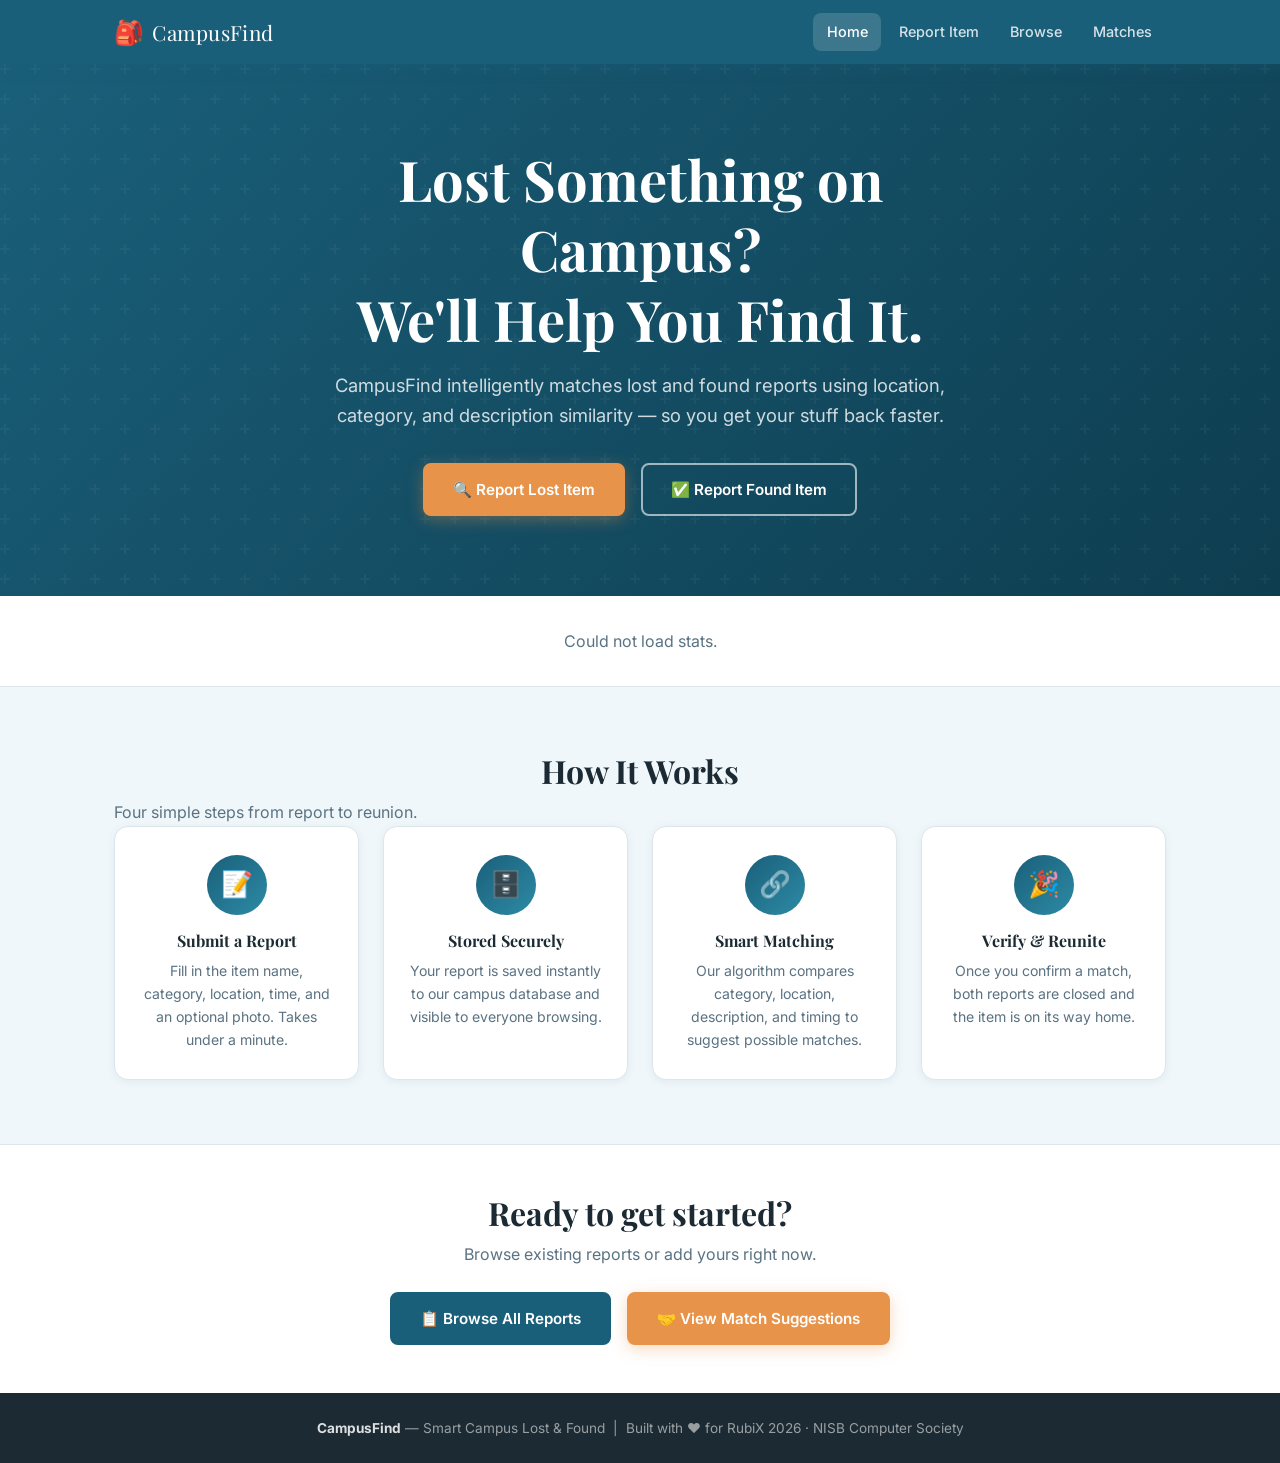
==== frontend/index.html @ 5a37fb2c "Initial commit - Campus Lost and Found" ====
<!DOCTYPE html>
<html lang="en">
<head>
  <meta charset="UTF-8">
  <meta name="viewport" content="width=device-width, initial-scale=1.0">
  <meta name="description" content="Smart Campus Lost and Found — report lost items, browse found items, and get AI-powered match suggestions on your campus.">
  <title>CampusFind — Smart Campus Lost &amp; Found</title>
  <link rel="stylesheet" href="style.css">
</head>
<body>

  <nav class="nav" role="navigation" aria-label="Main navigation">
    <div class="nav__inner">
      <a href="index.html" class="nav__logo"><span>🎒</span> CampusFind</a>
      <div class="nav__links">
        <a href="index.html">Home</a>
        <a href="report.html">Report Item</a>
        <a href="reports.html">Browse</a>
        <a href="match.html">Matches</a>
      </div>
    </div>
  </nav>

  <!-- Hero -->
  <section class="hero" aria-label="Hero">
    <div class="hero__content">
      <h1>Lost Something on Campus?<br>We'll Help You Find It.</h1>
      <p>CampusFind intelligently matches lost and found reports using location, category, and description similarity — so you get your stuff back faster.</p>
      <div class="hero__cta">
        <a href="report.html?type=lost"  class="btn btn-primary" id="hero-lost-btn">🔍 Report Lost Item</a>
        <a href="report.html?type=found" class="btn btn-outline"  id="hero-found-btn">✅ Report Found Item</a>
      </div>
    </div>
  </section>

  <!-- Live stats -->
  <div class="stats-strip" id="stats-container" aria-live="polite">
    <div class="stat-item">
      <div class="stat-item__num skeleton" style="width:60px;height:36px;border-radius:8px"></div>
      <div class="stat-item__lbl">Loading…</div>
    </div>
  </div>

  <!-- How it works -->
  <section class="how-section" aria-labelledby="how-heading">
    <div class="container">
      <h2 id="how-heading">How It Works</h2>
      <p class="sub">Four simple steps from report to reunion.</p>
      <div class="steps-grid">
        <div class="step-card">
          <div class="step-card__icon">📝</div>
          <h3>Submit a Report</h3>
          <p>Fill in the item name, category, location, time, and an optional photo. Takes under a minute.</p>
        </div>
        <div class="step-card">
          <div class="step-card__icon">🗄️</div>
          <h3>Stored Securely</h3>
          <p>Your report is saved instantly to our campus database and visible to everyone browsing.</p>
        </div>
        <div class="step-card">
          <div class="step-card__icon">🔗</div>
          <h3>Smart Matching</h3>
          <p>Our algorithm compares category, location, description, and timing to suggest possible matches.</p>
        </div>
        <div class="step-card">
          <div class="step-card__icon">🎉</div>
          <h3>Verify &amp; Reunite</h3>
          <p>Once you confirm a match, both reports are closed and the item is on its way home.</p>
        </div>
      </div>
    </div>
  </section>

  <!-- Quick actions -->
  <section style="padding:3rem 1.5rem;background:var(--clr-card);border-top:1px solid var(--clr-border)">
    <div class="container text-center">
      <h2 style="margin-bottom:.5rem">Ready to get started?</h2>
      <p style="margin-bottom:1.5rem">Browse existing reports or add yours right now.</p>
      <div style="display:flex;gap:1rem;justify-content:center;flex-wrap:wrap">
        <a href="reports.html" class="btn btn-secondary" id="browse-btn">📋 Browse All Reports</a>
        <a href="match.html"   class="btn btn-primary"   id="matches-btn">🤝 View Match Suggestions</a>
      </div>
    </div>
  </section>


  <footer>
    <strong>CampusFind</strong> — Smart Campus Lost &amp; Found &nbsp;|&nbsp;
    Built with ❤️ for RubiX 2026 · NISB Computer Society
  </footer>
  <script src="script.js"></script>
</body>
</html>
---- frontend/style.css ----
/* ==========================================================================
   Smart Campus Lost & Found — Global Stylesheet
   Team Member 2 — Frontend
   --------------------------------------------------------------------------
   Color palette:
     Deep Teal      #1a5f7a  (primary brand)
     Mid Teal       #2d8ba5  (hover / active)
     Warm Amber     #e8934a  (accent / highlight)
     Soft Cream     #fef8f0  (page background)
     Dark Ink       #1c2b33  (headings / dark text)
     Muted Slate    #5a7282  (body text / secondary)
     Card White     #ffffff
     Border Grey    #dde6ea

   Fonts:
     Headings → "Playfair Display" (elegant serif — feels authoritative)
     Body     → "Inter" (clean, modern sans-serif — very readable)
   ========================================================================== */

@import url('https://fonts.googleapis.com/css2?family=Playfair+Display:wght@600;700&family=Inter:wght@300;400;500;600&display=swap');

/* ── CSS Custom Properties (design tokens) ─────────────────────────────── */
:root {
  --clr-primary:    #1a5f7a;
  --clr-primary-h:  #2d8ba5;
  --clr-accent:     #e8934a;
  --clr-accent-h:   #d97d33;
  --clr-bg:         #f0f7fa;
  --clr-card:       #ffffff;
  --clr-ink:        #1c2b33;
  --clr-muted:      #5a7282;
  --clr-border:     #dde6ea;
  --clr-lost:       #d94f4f;
  --clr-found:      #2e9e6e;
  --clr-lost-bg:    #fff0f0;
  --clr-found-bg:   #f0fff8;

  --font-head: 'Playfair Display', Georgia, serif;
  --font-body: 'Inter', system-ui, sans-serif;

  --radius-sm: 8px;
  --radius-md: 14px;
  --radius-lg: 22px;

  --shadow-sm:  0 2px 8px rgba(26,95,122,.08);
  --shadow-md:  0 6px 24px rgba(26,95,122,.12);
  --shadow-lg:  0 16px 48px rgba(26,95,122,.18);

  --transition: .25s cubic-bezier(.4,0,.2,1);
}

/* ── Reset & Base ───────────────────────────────────────────────────────── */
*, *::before, *::after { box-sizing: border-box; margin: 0; padding: 0; }

html { scroll-behavior: smooth; font-size: 16px; }

body {
  font-family: var(--font-body);
  background: var(--clr-bg);
  color: var(--clr-ink);
  line-height: 1.65;
  min-height: 100vh;
  display: flex;
  flex-direction: column;
}

img { max-width: 100%; display: block; }
a   { color: var(--clr-primary); text-decoration: none; }
a:hover { color: var(--clr-primary-h); }

/* ── Typography ─────────────────────────────────────────────────────────── */
h1, h2, h3, h4 { font-family: var(--font-head); line-height: 1.25; }
h1 { font-size: clamp(2rem, 4vw, 3rem);   color: var(--clr-ink); }
h2 { font-size: clamp(1.4rem, 3vw, 2rem); color: var(--clr-ink); }
h3 { font-size: 1.2rem; }
p  { color: var(--clr-muted); }

/* ── Layout Helpers ─────────────────────────────────────────────────────── */
.container { max-width: 1100px; margin: 0 auto; padding: 0 1.5rem; }
.flex      { display: flex; align-items: center; }
.grid-2    { display: grid; grid-template-columns: repeat(auto-fit, minmax(320px, 1fr)); gap: 1.5rem; }
.mt-1  { margin-top: .5rem; }
.mt-2  { margin-top: 1rem; }
.mt-3  { margin-top: 1.5rem; }
.mt-4  { margin-top: 2rem; }
.mb-1  { margin-bottom: .5rem; }
.mb-2  { margin-bottom: 1rem; }
.text-center { text-align: center; }

/* ── Navigation ─────────────────────────────────────────────────────────── */
.nav {
  background: var(--clr-primary);
  box-shadow: 0 2px 16px rgba(26,95,122,.3);
  position: sticky; top: 0; z-index: 100;
}
.nav__inner {
  display: flex; align-items: center; justify-content: space-between;
  height: 64px; padding: 0 1.5rem;
  max-width: 1100px; margin: 0 auto;
}
.nav__logo {
  font-family: var(--font-head);
  font-size: 1.3rem;
  color: #fff;
  display: flex; align-items: center; gap: .5rem;
  letter-spacing: .02em;
}
.nav__logo span { font-size: 1.5rem; }
.nav__links { display: flex; gap: .25rem; }
.nav__links a {
  color: rgba(255,255,255,.82);
  font-size: .9rem;
  font-weight: 500;
  padding: .45rem .85rem;
  border-radius: var(--radius-sm);
  transition: background var(--transition), color var(--transition);
}
.nav__links a:hover,
.nav__links a.active {
  background: rgba(255,255,255,.15);
  color: #fff;
}

/* ── Hero Section ───────────────────────────────────────────────────────── */
.hero {
  background: linear-gradient(135deg, var(--clr-primary) 0%, #0e3d4f 100%);
  color: #fff;
  padding: 5rem 1.5rem;
  text-align: center;
  position: relative;
  overflow: hidden;
}
.hero::before {
  content: "";
  position: absolute; inset: 0;
  background: url("data:image/svg+xml,%3Csvg width='60' height='60' viewBox='0 0 60 60' xmlns='http://www.w3.org/2000/svg'%3E%3Cg fill='none' fill-rule='evenodd'%3E%3Cg fill='%23ffffff' fill-opacity='0.04'%3E%3Cpath d='M36 34v-4h-2v4h-4v2h4v4h2v-4h4v-2h-4zm0-30V0h-2v4h-4v2h4v4h2V6h4V4h-4zM6 34v-4H4v4H0v2h4v4h2v-4h4v-2H6zM6 4V0H4v4H0v2h4v4h2V6h4V4H6z'/%3E%3C/g%3E%3C/g%3E%3C/svg%3E");
}
.hero__content { position: relative; max-width: 680px; margin: 0 auto; }
.hero h1 { color: #fff; font-size: clamp(2.2rem, 5vw, 3.5rem); margin-bottom: 1rem; }
.hero p  { color: rgba(255,255,255,.8); font-size: 1.15rem; margin-bottom: 2rem; }
.hero__cta {
  display: flex; gap: 1rem; justify-content: center; flex-wrap: wrap;
}

/* ── Buttons ────────────────────────────────────────────────────────────── */
.btn {
  display: inline-flex; align-items: center; gap: .5rem;
  padding: .75rem 1.75rem;
  border-radius: var(--radius-sm);
  border: 2px solid transparent;
  font-family: var(--font-body);
  font-size: .95rem;
  font-weight: 600;
  cursor: pointer;
  transition: all var(--transition);
  position: relative; overflow: hidden;
}
.btn::after {
  content: "";
  position: absolute; inset: 0;
  background: rgba(255,255,255,.12);
  opacity: 0;
  transition: opacity var(--transition);
}
.btn:hover::after { opacity: 1; }

.btn-primary {
  background: var(--clr-accent);
  color: #fff;
  border-color: var(--clr-accent);
  box-shadow: 0 4px 16px rgba(232,147,74,.35);
}
.btn-primary:hover {
  background: var(--clr-accent-h);
  border-color: var(--clr-accent-h);
  transform: translateY(-2px);
  box-shadow: 0 8px 24px rgba(232,147,74,.45);
}

.btn-outline {
  background: transparent;
  color: #fff;
  border-color: rgba(255,255,255,.6);
}
.btn-outline:hover {
  background: rgba(255,255,255,.12);
  border-color: #fff;
  transform: translateY(-2px);
}

.btn-secondary {
  background: var(--clr-primary);
  color: #fff;
  border-color: var(--clr-primary);
}
.btn-secondary:hover {
  background: var(--clr-primary-h);
  border-color: var(--clr-primary-h);
  transform: translateY(-2px);
}

.btn-danger {
  background: var(--clr-lost);
  color: #fff;
  border-color: var(--clr-lost);
}
.btn-danger:hover { background: #c44040; transform: translateY(-2px); }

.btn-success {
  background: var(--clr-found);
  color: #fff;
  border-color: var(--clr-found);
}
.btn-success:hover { background: #267e58; transform: translateY(-2px); }

.btn:disabled {
  opacity: .55; cursor: not-allowed; transform: none !important;
}

/* Loading spinner inside button */
.btn .spinner {
  width: 16px; height: 16px;
  border: 2px solid rgba(255,255,255,.4);
  border-top-color: #fff;
  border-radius: 50%;
  animation: spin .7s linear infinite;
  display: none;
}
.btn.loading .spinner { display: inline-block; }
.btn.loading .btn-text { opacity: .5; }

/* ── Cards ──────────────────────────────────────────────────────────────── */
.card {
  background: var(--clr-card);
  border-radius: var(--radius-md);
  box-shadow: var(--shadow-sm);
  border: 1px solid var(--clr-border);
  overflow: hidden;
  transition: box-shadow var(--transition), transform var(--transition);
}
.card:hover {
  box-shadow: var(--shadow-md);
  transform: translateY(-3px);
}
.card__img {
  width: 100%; height: 180px;
  object-fit: cover;
  background: var(--clr-bg);
}
.card__img-placeholder {
  width: 100%; height: 180px;
  background: linear-gradient(135deg, #e8f4f8 0%, #d0e8f0 100%);
  display: flex; flex-direction: column;
  align-items: center; justify-content: center;
  gap: .5rem;
  color: var(--clr-muted);
  font-size: .9rem;
}
.card__img-placeholder .icon { font-size: 2.5rem; opacity: .5; }
.card__body { padding: 1.25rem; }
.card__tag {
  display: inline-flex; align-items: center; gap: .3rem;
  font-size: .75rem; font-weight: 600; letter-spacing: .06em;
  text-transform: uppercase;
  padding: .25rem .65rem;
  border-radius: 99px;
  margin-bottom: .75rem;
}
.card__tag.lost  { background: var(--clr-lost-bg);  color: var(--clr-lost);  }
.card__tag.found { background: var(--clr-found-bg); color: var(--clr-found); }

.card__title { font-size: 1.05rem; margin-bottom: .35rem; color: var(--clr-ink); }
.card__meta {
  display: flex; flex-direction: column; gap: .3rem;
  font-size: .83rem; color: var(--clr-muted); margin-top: .5rem;
}
.card__meta span { display: flex; align-items: center; gap: .4rem; }

/* Fade-in / slide-up for report cards */
@keyframes cardReveal {
  from { opacity: 0; transform: translateY(22px); }
  to   { opacity: 1; transform: translateY(0); }
}
.card-anim {
  opacity: 0;
  animation: cardReveal .45s ease forwards;
}

/* ── Page Header ────────────────────────────────────────────────────────── */
.page-header {
  background: linear-gradient(135deg, var(--clr-primary) 0%, #0e3d4f 100%);
  color: #fff;
  padding: 3rem 1.5rem 2.5rem;
  margin-bottom: 2.5rem;
}
.page-header h1 { color: #fff; margin-bottom: .5rem; }
.page-header p  { color: rgba(255,255,255,.75); font-size: 1.05rem; margin: 0; }

/* ── Form ───────────────────────────────────────────────────────────────── */
.form-card {
  background: var(--clr-card);
  border-radius: var(--radius-lg);
  box-shadow: var(--shadow-md);
  padding: 2.5rem;
  max-width: 720px;
  margin: 0 auto 3rem;
}

.form-row    { display: grid; gap: 1.25rem; margin-bottom: 1.25rem; }
.form-row-2  { grid-template-columns: 1fr 1fr; }
@media (max-width: 600px) { .form-row-2 { grid-template-columns: 1fr; } }

.form-group { display: flex; flex-direction: column; gap: .4rem; }

label {
  font-size: .85rem;
  font-weight: 600;
  color: var(--clr-ink);
  letter-spacing: .03em;
}

input[type="text"],
input[type="datetime-local"],
input[type="file"],
select,
textarea {
  font-family: var(--font-body);
  font-size: .95rem;
  color: var(--clr-ink);
  background: #fff;
  border: 1.5px solid var(--clr-border);
  border-radius: var(--radius-sm);
  padding: .7rem 1rem;
  width: 100%;
  transition: border-color var(--transition), box-shadow var(--transition);
  outline: none;
}
input:focus, select:focus, textarea:focus {
  border-color: var(--clr-primary);
  box-shadow: 0 0 0 3px rgba(26,95,122,.12);
}
textarea { resize: vertical; min-height: 110px; }

/* Type toggle (Lost / Found radio tabs) */
.type-toggle {
  display: flex; gap: .75rem;
  background: var(--clr-bg);
  border-radius: var(--radius-md);
  padding: .4rem;
  margin-bottom: 1.25rem;
}
.type-toggle label {
  flex: 1;
  display: flex; align-items: center; justify-content: center; gap: .5rem;
  padding: .7rem;
  border-radius: var(--radius-sm);
  cursor: pointer;
  font-size: .95rem;
  transition: background var(--transition), color var(--transition), box-shadow var(--transition);
  color: var(--clr-muted);
  letter-spacing: 0;
}
.type-toggle input[type="radio"] { display: none; }
.type-toggle input:checked + label.toggle-lost {
  background: var(--clr-lost);
  color: #fff;
  box-shadow: 0 4px 12px rgba(217,79,79,.3);
}
.type-toggle input:checked + label.toggle-found {
  background: var(--clr-found);
  color: #fff;
  box-shadow: 0 4px 12px rgba(46,158,110,.3);
}

/* Image upload preview */
.upload-area {
  border: 2px dashed var(--clr-border);
  border-radius: var(--radius-md);
  padding: 1.5rem;
  text-align: center;
  cursor: pointer;
  transition: border-color var(--transition), background var(--transition);
}
.upload-area:hover, .upload-area.drag-over {
  border-color: var(--clr-primary);
  background: rgba(26,95,122,.04);
}
.upload-area .upload-icon { font-size: 2rem; margin-bottom: .5rem; }
.upload-preview {
  width: 100%; max-height: 200px; object-fit: cover;
  border-radius: var(--radius-sm); display: none; margin-top: .75rem;
}

/* Success toast */
.toast {
  position: fixed; bottom: 2rem; right: 2rem;
  background: var(--clr-found);
  color: #fff;
  padding: 1rem 1.5rem;
  border-radius: var(--radius-md);
  box-shadow: var(--shadow-md);
  font-weight: 600;
  display: flex; align-items: center; gap: .6rem;
  transform: translateY(6rem);
  opacity: 0;
  transition: all .4s cubic-bezier(.4,0,.2,1);
  z-index: 999;
}
.toast.show { transform: translateY(0); opacity: 1; }
.toast.error { background: var(--clr-lost); }

/* ── Filter Bar (Browse page) ───────────────────────────────────────────── */
.filter-bar {
  display: flex; align-items: center; gap: 1rem; flex-wrap: wrap;
  background: var(--clr-card);
  border: 1px solid var(--clr-border);
  border-radius: var(--radius-md);
  padding: 1rem 1.25rem;
  margin-bottom: 1.75rem;
  box-shadow: var(--shadow-sm);
}
.filter-bar label { font-size: .85rem; font-weight: 600; white-space: nowrap; }
.filter-bar select {
  width: auto;
  padding: .5rem .9rem;
  font-size: .9rem;
}
.filter-chip {
  padding: .45rem .9rem;
  border-radius: 99px;
  border: 1.5px solid var(--clr-border);
  background: #fff;
  font-size: .85rem;
  font-weight: 500;
  cursor: pointer;
  transition: all var(--transition);
  color: var(--clr-muted);
}
.filter-chip:hover   { border-color: var(--clr-primary); color: var(--clr-primary); }
.filter-chip.active  { background: var(--clr-primary); color: #fff; border-color: var(--clr-primary); }
.filter-chip.lost    { border-color: var(--clr-lost);  }
.filter-chip.lost.active  { background: var(--clr-lost);  border-color: var(--clr-lost);  color: #fff; }
.filter-chip.found   { border-color: var(--clr-found); }
.filter-chip.found.active { background: var(--clr-found); border-color: var(--clr-found); color: #fff; }

/* ── Match Cards ────────────────────────────────────────────────────────── */
.match-card {
  background: var(--clr-card);
  border-radius: var(--radius-md);
  box-shadow: var(--shadow-sm);
  border: 1px solid var(--clr-border);
  padding: 1.5rem;
  transition: box-shadow var(--transition), transform var(--transition);
}
.match-card:hover { box-shadow: var(--shadow-md); transform: translateY(-2px); }

.match-score-ring {
  width: 64px; height: 64px;
  border-radius: 50%;
  display: flex; flex-direction: column;
  align-items: center; justify-content: center;
  font-weight: 700;
  font-size: 1.1rem;
  color: #fff;
  flex-shrink: 0;
}
.match-score-ring.high   { background: linear-gradient(135deg, #2e9e6e, #1a7a52); }
.match-score-ring.medium { background: linear-gradient(135deg, #e8934a, #c97a30); }
.match-score-ring.low    { background: linear-gradient(135deg, #7a8fa0, #5a7282); }

.match-pair {
  display: flex; gap: 1rem; align-items: center; flex: 1; min-width: 0;
}
.match-item-box {
  flex: 1;
  border-radius: var(--radius-sm);
  padding: .75rem 1rem;
}
.match-item-box.lost  { background: var(--clr-lost-bg);  border-left: 3px solid var(--clr-lost);  }
.match-item-box.found { background: var(--clr-found-bg); border-left: 3px solid var(--clr-found); }
.match-arrow { font-size: 1.4rem; color: var(--clr-muted); flex-shrink: 0; }

/* ── Match Detail Page ──────────────────────────────────────────────────── */
.match-detail {
  max-width: 860px; margin: 0 auto 3rem;
  display: flex; flex-direction: column; gap: 1.5rem;
}

/* Score meter (animated progress bar) */
.score-meter {
  background: var(--clr-card);
  border-radius: var(--radius-md);
  box-shadow: var(--shadow-sm);
  border: 1px solid var(--clr-border);
  padding: 2rem;
  text-align: center;
}
.score-meter__label { font-size: .85rem; font-weight: 600; color: var(--clr-muted); text-transform: uppercase; letter-spacing: .08em; margin-bottom: .75rem; }
.score-meter__number {
  font-family: var(--font-head);
  font-size: 4.5rem;
  line-height: 1;
  color: var(--clr-primary);
  margin-bottom: 1rem;
}
.score-bar-track {
  height: 14px;
  background: var(--clr-bg);
  border-radius: 99px;
  overflow: hidden;
}
.score-bar-fill {
  height: 100%;
  border-radius: 99px;
  width: 0;  /* Starts at 0; JS animates to actual score% */
  transition: width 1.2s cubic-bezier(.4,0,.2,1);
}
.score-bar-fill.high   { background: linear-gradient(90deg, #2e9e6e, #56c99a); }
.score-bar-fill.medium { background: linear-gradient(90deg, #e8934a, #f0b072); }
.score-bar-fill.low    { background: linear-gradient(90deg, #7a8fa0, #a0b5c2); }

/* Reasons pills */
.reasons-list { display: flex; flex-wrap: wrap; gap: .5rem; justify-content: center; margin-top: 1rem; }
.reason-pill {
  background: rgba(26,95,122,.08);
  color: var(--clr-primary);
  border: 1px solid rgba(26,95,122,.18);
  border-radius: 99px;
  padding: .35rem .85rem;
  font-size: .82rem;
  font-weight: 500;
}

/* Side-by-side item comparison */
.comparison-grid {
  display: grid;
  grid-template-columns: 1fr auto 1fr;
  gap: 1rem;
  align-items: start;
}
@media (max-width: 640px) {
  .comparison-grid { grid-template-columns: 1fr; }
  .comparison-vs   { display: none; }
}
.comparison-vs {
  display: flex; align-items: center; justify-content: center;
  width: 48px; height: 48px; margin-top: 80px;
  background: var(--clr-primary);
  color: #fff;
  border-radius: 50%;
  font-weight: 700;
  font-size: .9rem;
  flex-shrink: 0;
}
.comparison-box {
  background: var(--clr-card);
  border-radius: var(--radius-md);
  box-shadow: var(--shadow-sm);
  border: 1px solid var(--clr-border);
  overflow: hidden;
}
.comparison-box__header {
  padding: 1rem 1.25rem .75rem;
}
.comparison-box__header.lost  { background: var(--clr-lost-bg);  }
.comparison-box__header.found { background: var(--clr-found-bg); }
.comparison-box__img { width: 100%; height: 200px; object-fit: cover; background: var(--clr-bg); }
.comparison-box__body { padding: 1.25rem; }
.comparison-box__field { margin-bottom: .75rem; }
.comparison-box__field .field-label {
  font-size: .75rem; font-weight: 700;
  color: var(--clr-muted); text-transform: uppercase; letter-spacing: .08em;
  margin-bottom: .2rem;
}
.comparison-box__field .field-value { font-size: .95rem; color: var(--clr-ink); }

/* Action buttons row */
.action-row {
  display: flex; gap: 1rem; justify-content: center; flex-wrap: wrap;
  padding: 1.5rem;
  background: var(--clr-card);
  border-radius: var(--radius-md);
  box-shadow: var(--shadow-sm);
  border: 1px solid var(--clr-border);
}

/* Status badge */
.status-badge {
  display: inline-flex; align-items: center; gap: .4rem;
  font-size: .8rem; font-weight: 700; letter-spacing: .06em; text-transform: uppercase;
  padding: .3rem .8rem;
  border-radius: 99px;
}
.status-badge.pending  { background: #fff9ec; color: #c67c00; border: 1px solid #f0d98a; }
.status-badge.verified { background: var(--clr-found-bg); color: var(--clr-found); border: 1px solid #a7e7cc; }
.status-badge.rejected { background: var(--clr-lost-bg);  color: var(--clr-lost);  border: 1px solid #f5c0c0; }

/* ── Stats strip (home page) ────────────────────────────────────────────── */
.stats-strip {
  display: flex; gap: 1.5rem; flex-wrap: wrap;
  justify-content: center;
  padding: 2rem 1.5rem;
  background: var(--clr-card);
  border-bottom: 1px solid var(--clr-border);
}
.stat-item { text-align: center; }
.stat-item__num {
  font-family: var(--font-head);
  font-size: 2.2rem;
  color: var(--clr-primary);
  line-height: 1;
}
.stat-item__lbl { font-size: .8rem; color: var(--clr-muted); font-weight: 500; margin-top: .2rem; }

/* ── How It Works section ───────────────────────────────────────────────── */
.how-section {
  padding: 4rem 1.5rem;
  background: var(--clr-bg);
}
.how-section h2 { text-align: center; margin-bottom: .5rem; }
.how-section > .sub { text-align: center; margin-bottom: 2.5rem; }

.steps-grid {
  display: grid;
  grid-template-columns: repeat(auto-fit, minmax(220px, 1fr));
  gap: 1.5rem;
  max-width: 1100px;
  margin: 0 auto;
}
.step-card {
  background: var(--clr-card);
  border-radius: var(--radius-md);
  padding: 1.75rem 1.5rem;
  box-shadow: var(--shadow-sm);
  border: 1px solid var(--clr-border);
  text-align: center;
  transition: transform var(--transition), box-shadow var(--transition);
}
.step-card:hover { transform: translateY(-4px); box-shadow: var(--shadow-md); }
.step-card__icon {
  width: 60px; height: 60px;
  border-radius: 50%;
  background: linear-gradient(135deg, var(--clr-primary), #2d8ba5);
  color: #fff;
  font-size: 1.6rem;
  display: flex; align-items: center; justify-content: center;
  margin: 0 auto 1rem;
}
.step-card h3 { font-size: 1rem; margin-bottom: .5rem; color: var(--clr-ink); }
.step-card p  { font-size: .88rem; }

/* ── Empty state ────────────────────────────────────────────────────────── */
.empty-state {
  text-align: center;
  padding: 4rem 1rem;
  grid-column: 1 / -1;
}
.empty-state__icon { font-size: 3.5rem; margin-bottom: 1rem; opacity: .4; }
.empty-state h3 { margin-bottom: .5rem; }

/* ── Footer ─────────────────────────────────────────────────────────────── */
footer {
  background: var(--clr-ink);
  color: rgba(255,255,255,.55);
  text-align: center;
  padding: 1.5rem;
  font-size: .85rem;
  margin-top: auto;
}
footer strong { color: rgba(255,255,255,.85); }

/* ── Loading skeleton ───────────────────────────────────────────────────── */
@keyframes shimmer {
  from { background-position: -400px 0; }
  to   { background-position:  400px 0; }
}
.skeleton {
  background: linear-gradient(90deg, #e8edf0 25%, #f5f7f9 50%, #e8edf0 75%);
  background-size: 800px 100%;
  animation: shimmer 1.4s infinite;
  border-radius: var(--radius-sm);
}

/* ── Spinner ─────────────────────────────────────────────────────────────── */
@keyframes spin { to { transform: rotate(360deg); } }

/* ── Utility ─────────────────────────────────────────────────────────────── */
.hidden { display: none !important; }
.sr-only {
  position: absolute; width: 1px; height: 1px;
  padding: 0; margin: -1px; overflow: hidden;
  clip: rect(0,0,0,0); white-space: nowrap; border: 0;
}

/* ── Responsive tweaks ──────────────────────────────────────────────────── */
@media (max-width: 768px) {
  .nav__links { gap: 0; }
  .nav__links a { padding: .4rem .55rem; font-size: .82rem; }
  .form-card { padding: 1.5rem; }
  .match-pair { flex-direction: column; }
  .action-row { flex-direction: column; }
}
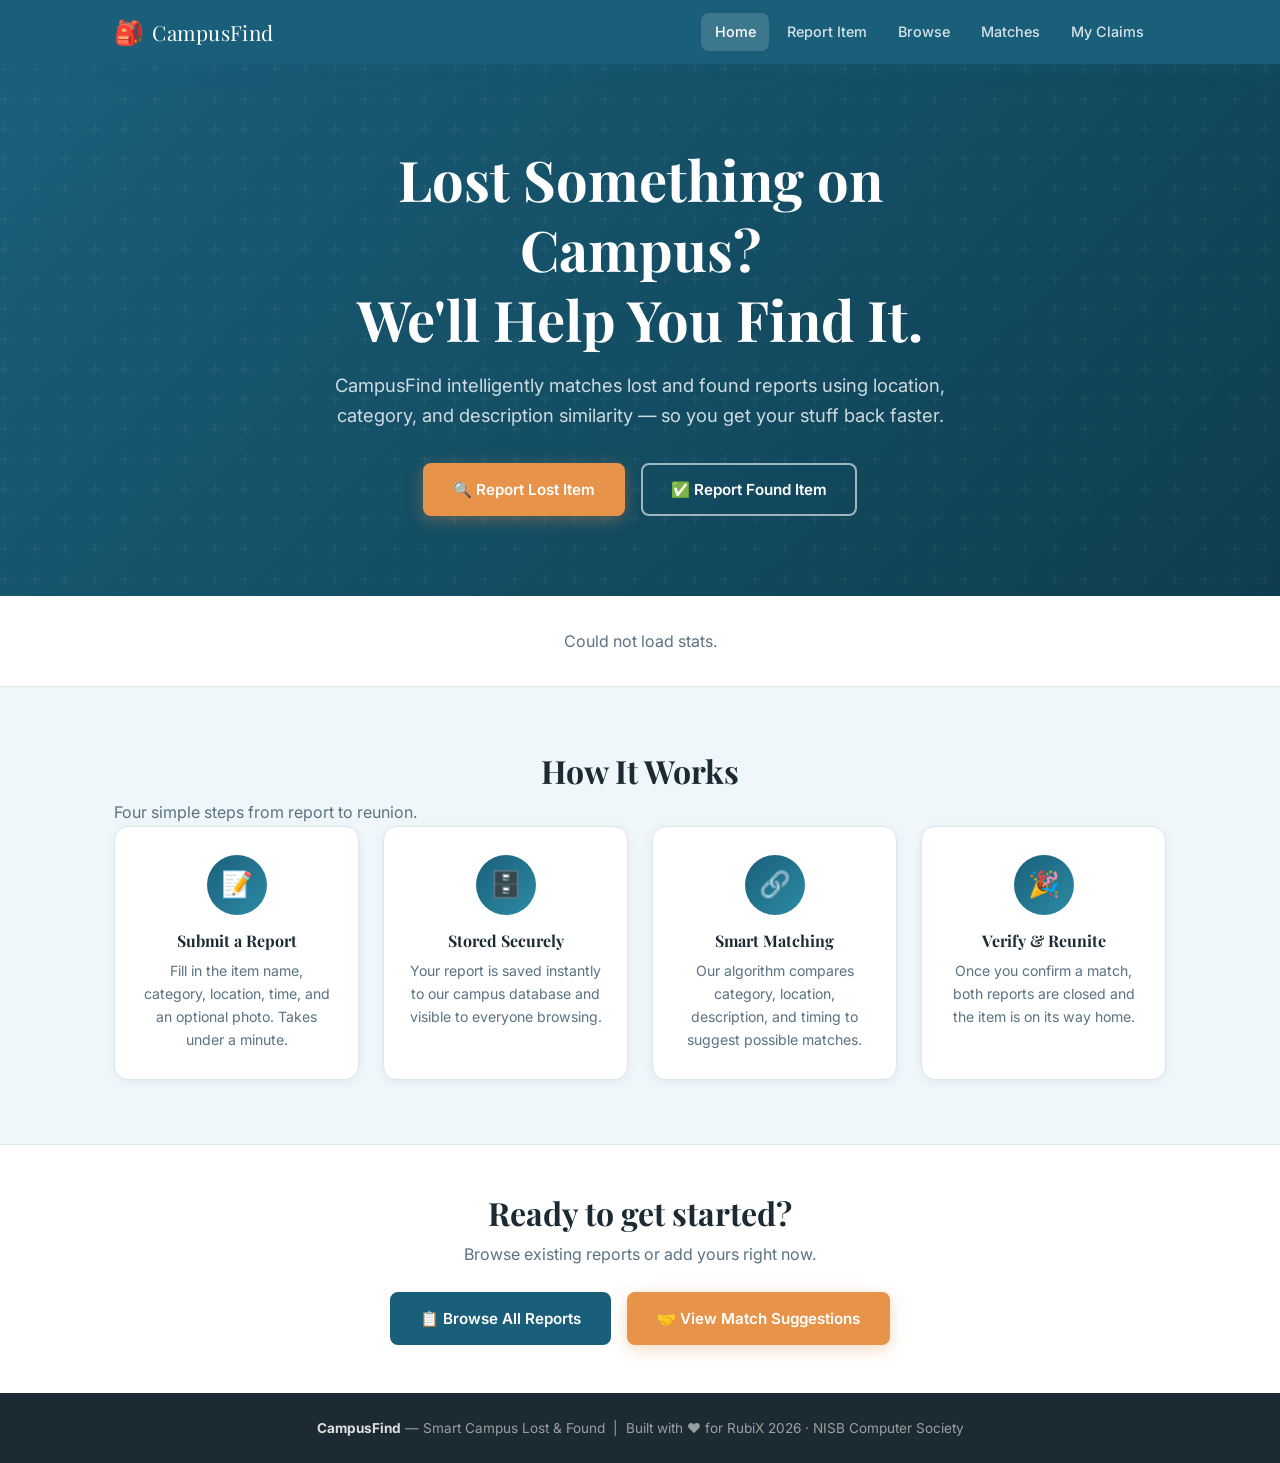
==== commit f8496767: "feat: add authentication and secure claim workflow" ====
--- a/frontend/index.html
+++ b/frontend/index.html
@@ -17,6 +17,8 @@
         <a href="report.html">Report Item</a>
         <a href="reports.html">Browse</a>
         <a href="match.html">Matches</a>
+        <a href="claims.html">My Claims</a>
+        <div class="nav__auth" id="nav-auth"></div>
       </div>
     </div>
   </nav>
--- a/frontend/style.css
+++ b/frontend/style.css
@@ -700,3 +700,243 @@
   .match-pair { flex-direction: column; }
   .action-row { flex-direction: column; }
 }
+
+/* ==========================================================================
+   AUTH — Nav bar user area
+   ========================================================================== */
+.nav__auth {
+  display: flex;
+  align-items: center;
+  gap: .5rem;
+  margin-left: .25rem;
+}
+.nav__user {
+  font-size: .85rem;
+  font-weight: 600;
+  color: var(--clr-primary);
+  white-space: nowrap;
+}
+.nav__logout-btn {
+  padding: .35rem .8rem;
+  font-size: .8rem;
+  cursor: pointer;
+  border-radius: var(--radius-sm);
+  border: 1.5px solid var(--clr-border);
+  background: transparent;
+  color: var(--clr-muted);
+  transition: background var(--transition), color var(--transition);
+}
+.nav__logout-btn:hover { background: var(--clr-primary); color: #fff; border-color: var(--clr-primary); }
+
+/* ==========================================================================
+   AUTH — Login / Register card
+   ========================================================================== */
+.auth-card {
+  max-width: 440px;
+  margin: 2.5rem auto 4rem;
+  background: var(--clr-card);
+  border: 1px solid var(--clr-border);
+  border-radius: var(--radius-lg);
+  padding: 2.5rem 2rem;
+  box-shadow: var(--shadow-md);
+}
+.auth-submit-btn {
+  width: 100%;
+  justify-content: center;
+  font-size: 1rem;
+  padding: .9rem;
+  margin-top: .5rem;
+}
+.auth-switch {
+  text-align: center;
+  margin-top: 1.5rem;
+  font-size: .9rem;
+  color: var(--clr-muted);
+}
+.auth-switch a { color: var(--clr-primary); font-weight: 600; text-decoration: none; }
+.auth-switch a:hover { text-decoration: underline; }
+
+/* ==========================================================================
+   CLAIMS — Page sections
+   ========================================================================== */
+.claims-section h2 {
+  font-size: 1.3rem;
+  margin-bottom: .25rem;
+}
+.claims-section__sub {
+  color: var(--clr-muted);
+  font-size: .9rem;
+  margin-bottom: 1.25rem;
+}
+
+/* Claim card */
+.claim-card {
+  background: var(--clr-card);
+  border: 1px solid var(--clr-border);
+  border-radius: var(--radius-md);
+  padding: 1.25rem 1.5rem;
+  margin-bottom: 1rem;
+  box-shadow: var(--shadow-sm);
+  transition: transform var(--transition), box-shadow var(--transition);
+}
+.claim-card:hover { transform: translateY(-2px); box-shadow: var(--shadow-md); }
+.claim-card__header {
+  display: flex;
+  align-items: flex-start;
+  justify-content: space-between;
+  gap: 1rem;
+}
+.claim-card__item {
+  font-weight: 700;
+  font-size: 1.05rem;
+  color: var(--clr-heading);
+}
+.claim-card__meta {
+  font-size: .83rem;
+  color: var(--clr-muted);
+  margin-top: .2rem;
+}
+.claim-card__sub {
+  font-size: .8rem;
+  color: var(--clr-muted);
+  margin-top: .5rem;
+}
+
+/* Status badges for claims */
+.claim-status-badge {
+  display: inline-block;
+  padding: .28rem .75rem;
+  border-radius: 999px;
+  font-size: .78rem;
+  font-weight: 700;
+  white-space: nowrap;
+  letter-spacing: .03em;
+}
+.claim-status--pending  { background: #fff8e1; color: #b45309; border: 1px solid #fcd34d; }
+.claim-status--verified { background: #d1fae5; color: #065f46; border: 1px solid #6ee7b7; }
+.claim-status--returned { background: #ede9fe; color: #4c1d95; border: 1px solid #c4b5fd; }
+
+/* Verify code input */
+.verify-code-input {
+  padding: .6rem .9rem;
+  border: 1.5px solid var(--clr-border);
+  border-radius: var(--radius-sm);
+  background: var(--clr-bg);
+  color: var(--clr-heading);
+  transition: border-color var(--transition);
+}
+.verify-code-input:focus {
+  outline: none;
+  border-color: var(--clr-primary);
+  box-shadow: 0 0 0 3px rgba(26,95,122,.15);
+}
+
+/* ==========================================================================
+   CLAIM CODE REVEAL BOX (shown once on match detail after claiming)
+   ========================================================================== */
+.claim-code-box {
+  background: linear-gradient(135deg, #1a1a2e, #16213e);
+  border: 1px solid #7c3aed;
+  border-radius: var(--radius-md);
+  padding: 1.5rem;
+  color: #e2e8f0;
+  text-align: center;
+  box-shadow: 0 0 24px rgba(124,58,237,.3);
+}
+.claim-code-box__title {
+  font-size: 1.15rem;
+  font-weight: 700;
+  margin-bottom: .3rem;
+  color: #a78bfa;
+}
+.claim-code-reveal {
+  font-family: 'Courier New', monospace;
+  font-size: 2rem;
+  font-weight: 700;
+  letter-spacing: .35em;
+  color: #7c3aed;
+  background: #0f0f23;
+  border: 2px dashed #7c3aed;
+  border-radius: var(--radius-sm);
+  padding: .75rem 1.5rem;
+  display: inline-block;
+  margin: .4rem 0;
+  user-select: all;
+  cursor: copy;
+}
+
+/* ==========================================================================
+   CONTACT BUTTON + CONTACT CARD
+   ========================================================================== */
+
+.btn-contact {
+  display: inline-flex;
+  align-items: center;
+  gap: .45rem;
+  padding: .45rem 1rem;
+  font-size: .85rem;
+  font-weight: 600;
+  border-radius: var(--radius-sm);
+  border: 1.5px solid #7c3aed;
+  background: transparent;
+  color: #7c3aed;
+  cursor: pointer;
+  transition: background var(--transition), color var(--transition), transform var(--transition);
+}
+.btn-contact:hover { background: #7c3aed; color: #fff; transform: translateY(-1px); }
+.btn-contact:disabled { opacity: .5; cursor: not-allowed; transform: none; }
+
+.claim-contact-row { margin-top: .75rem; }
+
+.contact-card {
+  background: linear-gradient(135deg, #1e1b4b, #2e1065);
+  border: 1px solid #7c3aed;
+  border-radius: var(--radius-md);
+  padding: 1.1rem 1.25rem;
+  margin-top: .25rem;
+  box-shadow: 0 0 18px rgba(124,58,237,.2);
+}
+.contact-card__header {
+  display: flex;
+  align-items: center;
+  gap: .5rem;
+  margin-bottom: .65rem;
+  flex-wrap: wrap;
+}
+.contact-card__icon { font-size: 1.15rem; }
+.contact-card__label { font-weight: 700; font-size: .9rem; color: #a78bfa; }
+.contact-card__privacy {
+  margin-left: auto;
+  font-size: .72rem;
+  color: #6d6aff;
+  background: rgba(109,106,255,.15);
+  border: 1px solid rgba(109,106,255,.3);
+  padding: .15rem .5rem;
+  border-radius: 999px;
+  letter-spacing: .03em;
+}
+.contact-card__name { font-size: 1.05rem; font-weight: 700; color: #e9d5ff; margin-bottom: .2rem; }
+.contact-card__info {
+  font-size: .95rem;
+  color: #c4b5fd;
+  word-break: break-all;
+  margin-bottom: .5rem;
+  font-family: 'Courier New', monospace;
+  letter-spacing: .02em;
+}
+.contact-card__item-tag {
+  font-size: .78rem;
+  color: #7c3aed;
+  background: rgba(124,58,237,.15);
+  display: inline-block;
+  padding: .2rem .6rem;
+  border-radius: 999px;
+  border: 1px solid rgba(124,58,237,.3);
+}
+
+.field-hint {
+  font-size: .78rem;
+  color: var(--clr-muted);
+  margin: .35rem 0 0;
+  line-height: 1.4;
+}
